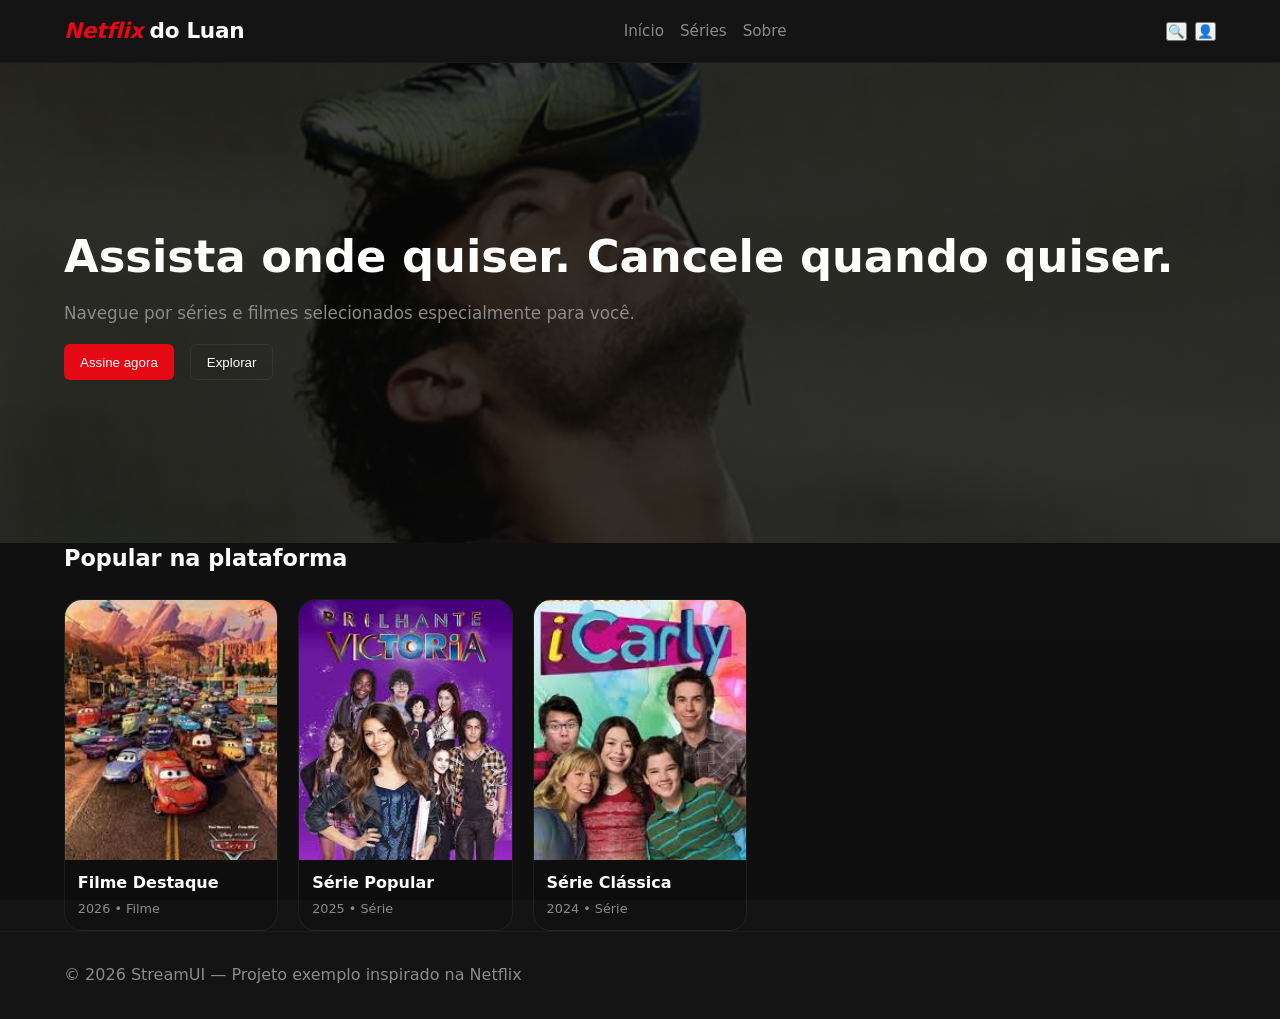
==== index.html @ 20e7a38b "alterando logo" ====
<!doctype html>
<!-- Página inicial do projeto inspirado na Netflix -->
<html lang="pt-BR">
<head>
  <meta charset="utf-8" />
  <meta name="viewport" content="width=device-width, initial-scale=1" />
  <title>Netflix do Luan — Streaming</title>
  <!-- Conecta o CSS principal -->
  <link rel="stylesheet" href="css/style.css">
</head>
<body>
  <!-- Header semântico com logo e navegação simples -->
  <header class="site-header">
    <div class="container header-inner">
      <a class="logo" href="#"><span class="logo-netflix">Netflix</span> do Luan</a>
      <nav class="main-nav" aria-label="Navegação principal">
        <ul>
          <li><a href="#">Início</a></li>
          <li><a href="#catalog">Séries</a></li>
          <li><a href="#about">Sobre</a></li>
        </ul>
      </nav>
      <div class="header-actions">
        <button class="search-btn" aria-label="Pesquisar">🔍</button>
        <button class="profile-btn" aria-label="Perfil">👤</button>
      </div>
    </div>
  </header>

  <main>
    <!-- Hero: destaque inicial com imagem de fundo -->
    <section class="hero" id="hero" style="background-image: url('assets/images/destaque.jpg');">
      <!-- Overlay escuro para melhor legibilidade do texto -->
      <div class="hero-overlay"></div>
      <div class="container hero-inner">
        <div class="hero-content">
          <h1 class="hero-title">Assista onde quiser. Cancele quando quiser.</h1>
          <p class="hero-sub">Navegue por séries e filmes selecionados especialmente para você.</p>
          <div class="hero-actions">
            <button class="btn btn-primary">Assine agora</button>
            <button class="btn btn-outline">Explorar</button>
          </div>
        </div>
      </div>
    </section>

    <!-- Seção de cards de filmes/séries -->
    <section class="catalog" id="catalog">
      <div class="container">
        <h2 class="section-title">Popular na plataforma</h2>
        <div class="cards-grid">
          <!-- Card de Filme -->
          <article class="card">
            <img class="card-image" src="assets/images/filme1.jpg" alt="Filme 1">
            <div class="card-body">
              <h3 class="card-title">Filme Destaque</h3>
              <p class="card-meta">2026 • Filme</p>
            </div>
          </article>

          <!-- Card de Série 1 -->
          <article class="card">
            <img class="card-image" src="assets/images/serie1.jpg" alt="Série 1">
            <div class="card-body">
              <h3 class="card-title">Série Popular</h3>
              <p class="card-meta">2025 • Série</p>
            </div>
          </article>

          <!-- Card de Série 2 -->
          <article class="card">
            <img class="card-image" src="assets/images/serie2.jpg" alt="Série 2">
            <div class="card-body">
              <h3 class="card-title">Série Clássica</h3>
              <p class="card-meta">2024 • Série</p>
            </div>
          </article>

          <!-- Mais cards... -->
        </div>
      </div>
    </section>
  </main>

  <!-- Footer simples -->
  <footer class="site-footer">
    <div class="container footer-inner">
      <p>© 2026 StreamUI — Projeto exemplo inspirado na Netflix</p>
    </div>
  </footer>

  <!-- Conecta o JavaScript principal (defer via atributo) -->
  <script src="js/script.js" defer></script>
</body>
</html>
---- css/style.css ----
/* Reset básico (inspirado em normalize/reset minimal) */
*,
*::before,
*::after {
  box-sizing: border-box;
  margin: 0;
  padding: 0;
}

html, body {
  height: 100%;
}

img { max-width: 100%; display: block; }

/* Variáveis de tema (escuro inspirado na Netflix) */
:root {
  --bg: #141414; /* fundo principal */
  --surface: #1f1f1f; /* superfícies escuras */
  --muted: #8a8a8a; /* texto secundário */
  --text: #ffffff; /* texto principal */
  --accent: #e50914; /* vermelho Netflix-ish */
  --gap: 1rem;
  --container-width: 1200px;
  --radius: 8px;
}

/* Tipografia base */
body {
  font-family: Inter, system-ui, -apple-system, "Segoe UI", Roboto, "Helvetica Neue", Arial;
  background: linear-gradient(180deg, var(--bg), #0f0f0f 80%);
  color: var(--text);
  -webkit-font-smoothing: antialiased;
  -moz-osx-font-smoothing: grayscale;
  line-height: 1.4;
}

.container {
  width: 90%;
  max-width: var(--container-width);
  margin: 0 auto;
}

/* Header */
.site-header {
  background: rgba(20,20,20,0.6);
  position: sticky;
  top: 0;
  z-index: 50;
  border-bottom: 1px solid rgba(255,255,255,0.03);
}
.header-inner {
  display: flex;
  align-items: center;
  justify-content: space-between;
  gap: var(--gap);
  padding: 1rem 0;
}
.logo {
  color: var(--text);
  font-weight: 700;
  text-decoration: none;
  font-size: 1.35rem;
  letter-spacing: -0.3px;
  transition: all 220ms ease;
  display: inline-flex;
  align-items: center;
  gap: 0.4rem;
}
.logo:hover {
  color: var(--accent);
  transform: scale(1.05);
}
.logo-netflix {
  color: var(--accent);
  font-weight: 900;
  font-style: italic;
}
.main-nav ul {
  display: flex;
  gap: 1rem;
  list-style: none;
}
.main-nav a {
  color: var(--muted);
  text-decoration: none;
  font-size: 0.95rem;
}
.main-nav a:hover { color: var(--text); }

.header-actions { display: flex; gap: 0.5rem; align-items: center; }
.btn { cursor: pointer; border: none; padding: 0.6rem 1rem; border-radius: 6px; }
.btn-primary { background: var(--accent); color: #fff; }
.btn-outline { background: transparent; color: var(--text); border: 1px solid rgba(255,255,255,0.06); }

/* Hero */
.hero {
  position: relative;
  padding: 5rem 0;
  background-size: cover;
  background-position: center;
  background-attachment: fixed;
  min-height: 480px;
  display: flex;
  align-items: center;
}
.hero-overlay {
  position: absolute;
  inset: 0;
  background: linear-gradient(135deg, rgba(0,0,0,0.75), rgba(20,20,20,0.85));
  z-index: 1;
}
.hero-inner {
  position: relative;
  z-index: 2;
  display: grid;
  grid-template-columns: 1fr;
  gap: 2rem;
  align-items: center;
}
.hero-title {
  font-size: clamp(1.8rem, 3.5vw, 3.2rem);
  margin-bottom: 0.8rem;
  font-weight: 900;
}
.hero-sub { color: var(--muted); margin-bottom: 1.2rem; font-size: 1.05rem; }
.hero-actions { display: flex; gap: 1rem; flex-wrap: wrap; }

/* Cards grid */
.section-title { font-size: 1.4rem; margin-bottom: 1.5rem; font-weight: 600; }
.cards-grid {
  display: grid;
  gap: 1.25rem;
  grid-template-columns: repeat(auto-fill, minmax(180px, 1fr));
}
.card {
  position: relative;
  background: linear-gradient(180deg, rgba(255,255,255,0.02), rgba(0,0,0,0.15));
  border-radius: 18px;
  overflow: hidden;
  transition: transform 220ms cubic-bezier(0.34, 1.56, 0.64, 1), box-shadow 220ms ease;
  border: 1px solid rgba(255,255,255,0.06);
  cursor: pointer;
}
.card:hover { 
  transform: translateY(-12px) scale(1.03);
  box-shadow: 0 16px 50px rgba(229,9,20,0.18), 0 0 1px rgba(255,255,255,0.1);
}
.card-image { width: 100%; height: 260px; object-fit: cover; display: block; }
.card-body { padding: 0.8rem; }
.card-title { font-size: 1rem; margin-bottom: 0.3rem; font-weight: 600; }
.card-meta { font-size: 0.8rem; color: var(--muted); }

/* Login */
.page-login {
  min-height: 100vh;
  background: radial-gradient(circle at 20% 20%, rgba(229,9,20,0.16), transparent 20%),
              radial-gradient(circle at 80% 15%, rgba(255,255,255,0.08), transparent 18%),
              linear-gradient(180deg, #050505 0%, #101010 65%, #111111 100%);
}
.login-header {
  padding: 1.25rem 0;
}
.login-header-inner {
  justify-content: space-between;
  align-items: center;
}
.login-note {
  color: var(--muted);
  font-size: 0.95rem;
}
.login-main {
  min-height: calc(100vh - 88px);
  display: grid;
  place-items: center;
  padding: 2rem 0;
}
.login-layout {
  width: min(520px, 100%);
}
.login-panel {
  position: relative;
  padding: 2.25rem 2rem;
  background: rgba(18,18,18,0.88);
  border: 1px solid rgba(255,255,255,0.08);
  border-radius: 28px;
  box-shadow: 0 26px 70px rgba(0,0,0,0.55);
  overflow: hidden;
}
.login-panel::before {
  content: "";
  position: absolute;
  inset: 0;
  background: radial-gradient(circle at top left, rgba(255,255,255,0.08), transparent 32%);
  pointer-events: none;
}
.glass-card {
  backdrop-filter: blur(18px);
  -webkit-backdrop-filter: blur(18px);
}
.login-content {
  position: relative;
  z-index: 1;
}
.login-content h1 {
  font-size: clamp(2rem, 3vw, 2.6rem);
  margin-bottom: 0.6rem;
}
.login-subtitle {
  color: var(--muted);
  margin-bottom: 1.75rem;
  max-width: 36rem;
}
.login-form {
  display: grid;
  gap: 1rem;
}
.form-group {
  display: grid;
  gap: 0.5rem;
  color: var(--text);
  font-size: 0.95rem;
}
.input-field {
  width: 100%;
  background: rgba(255,255,255,0.04);
  border: 1px solid rgba(255,255,255,0.1);
  border-radius: 14px;
  padding: 1rem 1rem;
  color: var(--text);
  outline: none;
  transition: border-color 180ms ease, transform 180ms ease, box-shadow 180ms ease;
}
.input-field:focus {
  border-color: rgba(229,9,20,0.8);
  box-shadow: 0 0 0 4px rgba(229,9,20,0.1);
  transform: translateY(-1px);
}
.btn-login {
  width: 100%;
  font-size: 1rem;
  padding: 1rem 1rem;
  transition: background 180ms ease, transform 180ms ease, box-shadow 180ms ease;
}
.btn-login:hover {
  background: #ff141c;
  transform: translateY(-1px);
  box-shadow: 0 14px 32px rgba(229,9,20,0.22);
}
.login-hint {
  margin-top: 1.25rem;
  color: var(--muted);
  font-size: 0.92rem;
}

/* Footer */
.site-footer { padding: 2rem 0; color: var(--muted); border-top: 1px solid rgba(255,255,255,0.03); }

/* Responsividade */
@media (max-width: 1000px) {
  .hero {
    background-attachment: scroll;
  }
  .card-image { height: 220px; }
}

@media (max-width: 768px) {
  .hero {
    padding: 3rem 0;
    min-height: 320px;
  }
  .hero-title {
    font-size: clamp(1.4rem, 3vw, 2.4rem);
  }
  .cards-grid {
    grid-template-columns: repeat(auto-fill, minmax(150px, 1fr));
    gap: 1rem;
  }
  .card-image { height: 200px; }
}

@media (max-width: 480px) {
  .header-inner { gap: 0.5rem; }
  .main-nav ul { display: none; }
  .hero-actions { flex-direction: column; }
  .btn { width: 100%; }
  .cards-grid {
    grid-template-columns: repeat(auto-fill, minmax(130px, 1fr));
  }
  .card-image { height: 180px; }
}

/* Comentários: CSS organizado por blocos (reset, variáveis, tipografia, componentes) */
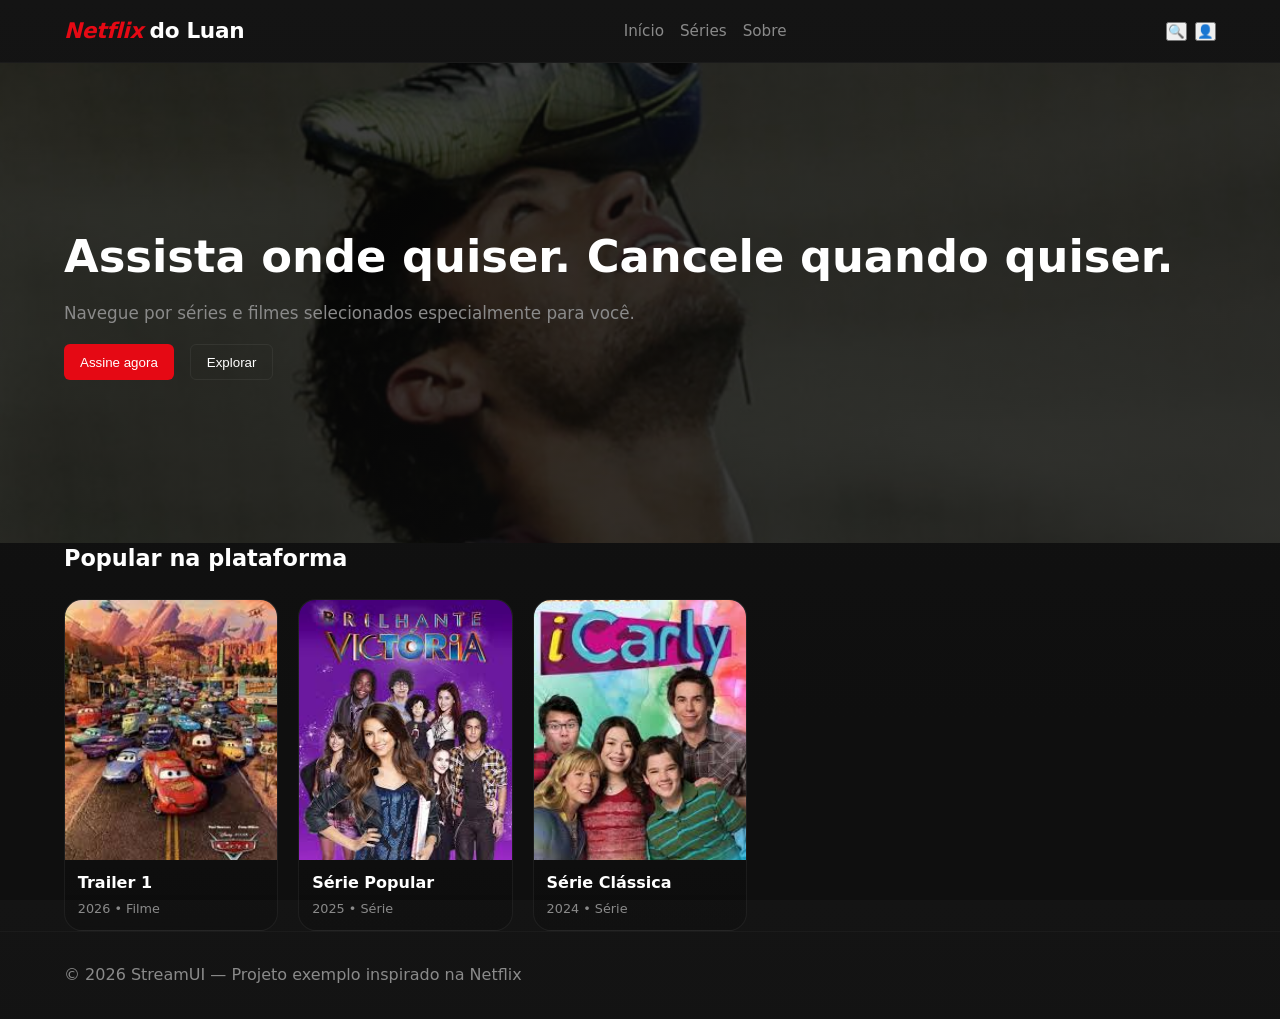
==== commit feed200f: "add certo" ====
--- a/index.html
+++ b/index.html
@@ -49,27 +49,34 @@
       <div class="container">
         <h2 class="section-title">Popular na plataforma</h2>
         <div class="cards-grid">
-          <!-- Card de Filme -->
-          <article class="card">
+          <!-- Card de Filme com suporte a trailer -->
+          <article class="card" data-trailer="">
+            <!-- INSTRUÇÃO: adicione o URL do trailer aqui -->
+            <!-- Exemplo: data-trailer="https://www.youtube.com/embed/video-id?autoplay=1&mute=1" -->
             <img class="card-image" src="assets/images/filme1.jpg" alt="Filme 1">
+            <video class="card-trailer" muted preload="none"><source src="assets/videos/trailer1.mp4" type="video/mp4"></video>
             <div class="card-body">
-              <h3 class="card-title">Filme Destaque</h3>
+              <h3 class="card-title">Trailer 1</h3>
               <p class="card-meta">2026 • Filme</p>
             </div>
           </article>
 
-          <!-- Card de Série 1 -->
-          <article class="card">
+          <!-- Card de Série 1 com suporte a trailer -->
+          <article class="card" data-trailer="">
+            <!-- INSTRUÇÃO: adicione o URL do trailer aqui -->
             <img class="card-image" src="assets/images/serie1.jpg" alt="Série 1">
+            <video class="card-trailer" muted preload="none"><source src="assets/videos/trailer2.mp4" type="video/mp4"></video>
             <div class="card-body">
               <h3 class="card-title">Série Popular</h3>
               <p class="card-meta">2025 • Série</p>
             </div>
           </article>
 
-          <!-- Card de Série 2 -->
-          <article class="card">
+          <!-- Card de Série 2 com suporte a trailer -->
+          <article class="card" data-trailer="">
+            <!-- INSTRUÇÃO: adicione o URL do trailer aqui -->
             <img class="card-image" src="assets/images/serie2.jpg" alt="Série 2">
+            <video class="card-trailer" muted preload="none"><source src="assets/videos/trailer3.mp4" type="video/mp4"></video>
             <div class="card-body">
               <h3 class="card-title">Série Clássica</h3>
               <p class="card-meta">2024 • Série</p>
--- a/css/style.css
+++ b/css/style.css
@@ -147,6 +147,21 @@
   box-shadow: 0 16px 50px rgba(229,9,20,0.18), 0 0 1px rgba(255,255,255,0.1);
 }
 .card-image { width: 100%; height: 260px; object-fit: cover; display: block; }
+.card-trailer {
+  position: absolute;
+  top: 0;
+  left: 0;
+  width: 100%;
+  height: 100%;
+  border-radius: 18px;
+  object-fit: cover;
+  opacity: 0;
+  transition: opacity 300ms ease;
+  pointer-events: none;
+}
+.card-trailer.visible {
+  opacity: 1;
+}
 .card-body { padding: 0.8rem; }
 .card-title { font-size: 1rem; margin-bottom: 0.3rem; font-weight: 600; }
 .card-meta { font-size: 0.8rem; color: var(--muted); }
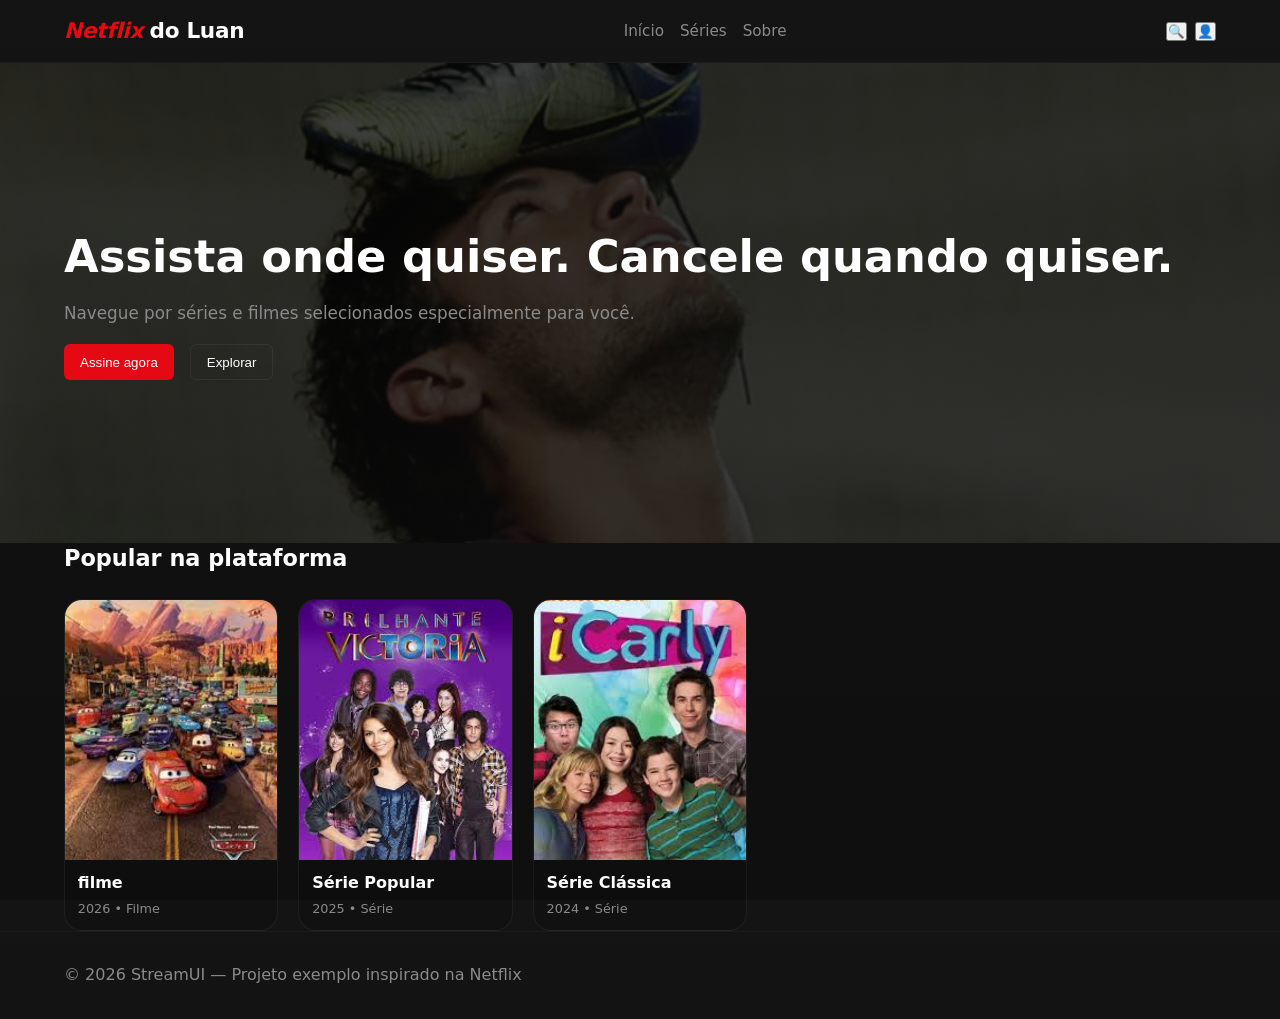
==== commit 86bc910e: "att" ====
--- a/index.html
+++ b/index.html
@@ -54,9 +54,9 @@
             <!-- INSTRUÇÃO: adicione o URL do trailer aqui -->
             <!-- Exemplo: data-trailer="https://www.youtube.com/embed/video-id?autoplay=1&mute=1" -->
             <img class="card-image" src="assets/images/filme1.jpg" alt="Filme 1">
-            <video class="card-trailer" muted preload="none"><source src="assets/videos/trailer1.mp4" type="video/mp4"></video>
+            <video class="card-trailer" muted preload="none"><source src="assets/videos/trailer2.mp4" type="video/mp4"></video>
             <div class="card-body">
-              <h3 class="card-title">Trailer 1</h3>
+              <h3 class="card-title">filme</h3>
               <p class="card-meta">2026 • Filme</p>
             </div>
           </article>
@@ -65,7 +65,7 @@
           <article class="card" data-trailer="">
             <!-- INSTRUÇÃO: adicione o URL do trailer aqui -->
             <img class="card-image" src="assets/images/serie1.jpg" alt="Série 1">
-            <video class="card-trailer" muted preload="none"><source src="assets/videos/trailer2.mp4" type="video/mp4"></video>
+            <video class="card-trailer" muted preload="none"><source src="assets/videos/trailer1.mp4" type="video/mp4"></video>
             <div class="card-body">
               <h3 class="card-title">Série Popular</h3>
               <p class="card-meta">2025 • Série</p>
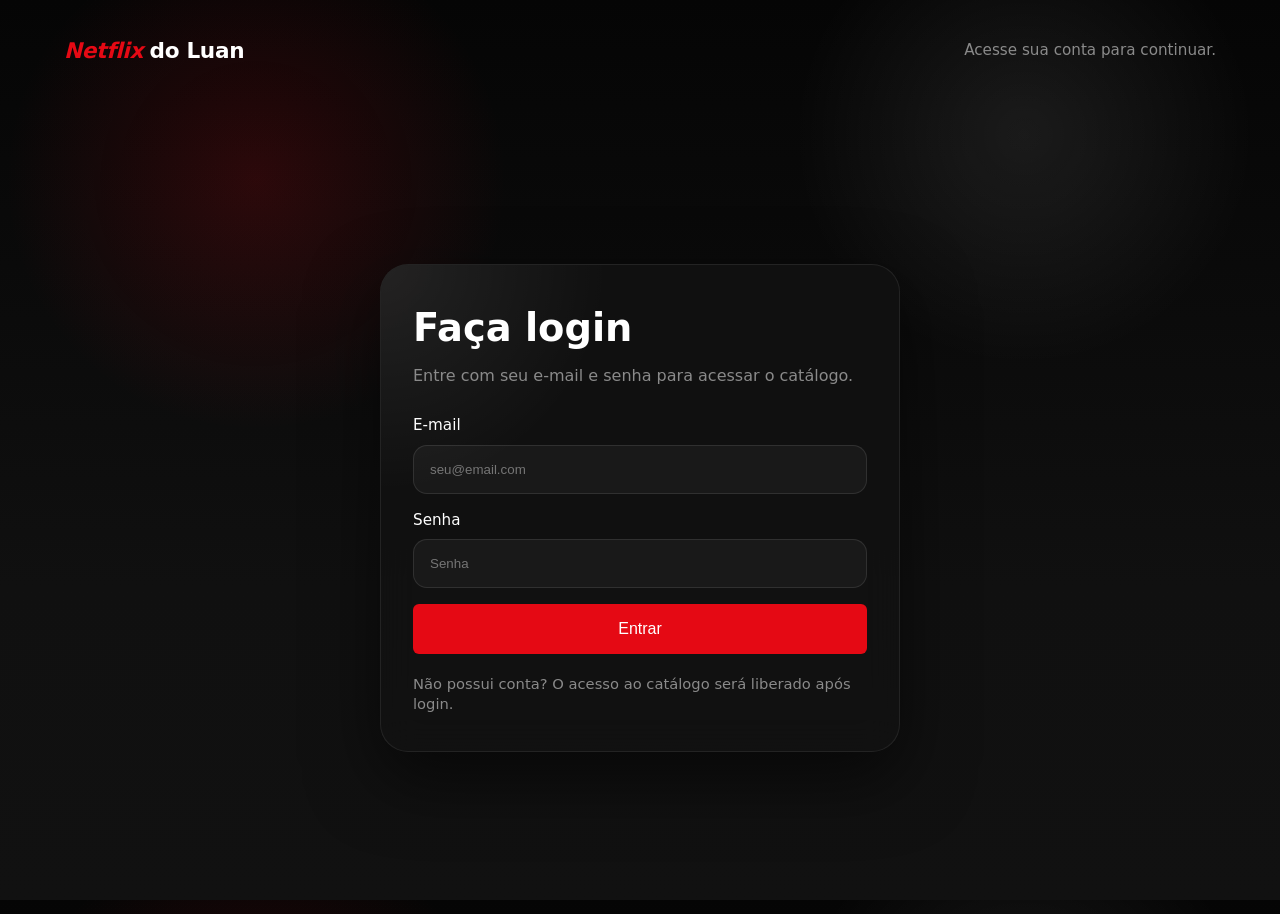
==== commit b28e196c: "renomeando pastas" ====
--- a/index.html
+++ b/index.html
@@ -1,102 +1,43 @@
 <!doctype html>
-<!-- Página inicial do projeto inspirado na Netflix -->
 <html lang="pt-BR">
 <head>
   <meta charset="utf-8" />
   <meta name="viewport" content="width=device-width, initial-scale=1" />
-  <title>Netflix do Luan — Streaming</title>
-  <!-- Conecta o CSS principal -->
+  <title>Login — Netflix do Luan</title>
   <link rel="stylesheet" href="css/style.css">
 </head>
-<body>
-  <!-- Header semântico com logo e navegação simples -->
-  <header class="site-header">
-    <div class="container header-inner">
-      <a class="logo" href="#"><span class="logo-netflix">Netflix</span> do Luan</a>
-      <nav class="main-nav" aria-label="Navegação principal">
-        <ul>
-          <li><a href="#">Início</a></li>
-          <li><a href="#catalog">Séries</a></li>
-          <li><a href="#about">Sobre</a></li>
-        </ul>
-      </nav>
-      <div class="header-actions">
-        <button class="search-btn" aria-label="Pesquisar">🔍</button>
-        <button class="profile-btn" aria-label="Perfil">👤</button>
-      </div>
+<body class="page-login">
+  <header class="login-header">
+    <div class="container header-inner login-header-inner">
+      <a class="logo" href="index.html"><span class="logo-netflix">Netflix</span> do Luan</a>
+      <p class="login-note">Acesse sua conta para continuar.</p>
     </div>
   </header>
 
-  <main>
-    <!-- Hero: destaque inicial com imagem de fundo -->
-    <section class="hero" id="hero" style="background-image: url('assets/images/destaque.jpg');">
-      <!-- Overlay escuro para melhor legibilidade do texto -->
-      <div class="hero-overlay"></div>
-      <div class="container hero-inner">
-        <div class="hero-content">
-          <h1 class="hero-title">Assista onde quiser. Cancele quando quiser.</h1>
-          <p class="hero-sub">Navegue por séries e filmes selecionados especialmente para você.</p>
-          <div class="hero-actions">
-            <button class="btn btn-primary">Assine agora</button>
-            <button class="btn btn-outline">Explorar</button>
-          </div>
+  <main class="login-main">
+    <div class="container login-layout">
+      <section class="login-panel glass-card">
+        <div class="login-content">
+          <h1>Faça login</h1>
+          <p class="login-subtitle">Entre com seu e-mail e senha para acessar o catálogo.</p>
+          <form class="login-form" action="home.html" method="get">
+            <label class="form-group">
+              <span>E-mail</span>
+              <input class="input-field" type="email" name="email" placeholder="seu@email.com" required>
+            </label>
+            <label class="form-group">
+              <span>Senha</span>
+              <input class="input-field" type="password" name="password" placeholder="Senha" required>
+            </label>
+            <button class="btn btn-primary btn-login" type="submit">Entrar</button>
+          </form>
+          <p class="login-hint">Não possui conta? O acesso ao catálogo será liberado após login.</p>
         </div>
-      </div>
-    </section>
-
-    <!-- Seção de cards de filmes/séries -->
-    <section class="catalog" id="catalog">
-      <div class="container">
-        <h2 class="section-title">Popular na plataforma</h2>
-        <div class="cards-grid">
-          <!-- Card de Filme com suporte a trailer -->
-          <article class="card" data-trailer="">
-            <!-- INSTRUÇÃO: adicione o URL do trailer aqui -->
-            <!-- Exemplo: data-trailer="https://www.youtube.com/embed/video-id?autoplay=1&mute=1" -->
-            <img class="card-image" src="assets/images/filme1.jpg" alt="Filme 1">
-            <video class="card-trailer" muted preload="none"><source src="assets/videos/trailer2.mp4" type="video/mp4"></video>
-            <div class="card-body">
-              <h3 class="card-title">filme</h3>
-              <p class="card-meta">2026 • Filme</p>
-            </div>
-          </article>
-
-          <!-- Card de Série 1 com suporte a trailer -->
-          <article class="card" data-trailer="">
-            <!-- INSTRUÇÃO: adicione o URL do trailer aqui -->
-            <img class="card-image" src="assets/images/serie1.jpg" alt="Série 1">
-            <video class="card-trailer" muted preload="none"><source src="assets/videos/trailer1.mp4" type="video/mp4"></video>
-            <div class="card-body">
-              <h3 class="card-title">Série Popular</h3>
-              <p class="card-meta">2025 • Série</p>
-            </div>
-          </article>
-
-          <!-- Card de Série 2 com suporte a trailer -->
-          <article class="card" data-trailer="">
-            <!-- INSTRUÇÃO: adicione o URL do trailer aqui -->
-            <img class="card-image" src="assets/images/serie2.jpg" alt="Série 2">
-            <video class="card-trailer" muted preload="none"><source src="assets/videos/trailer3.mp4" type="video/mp4"></video>
-            <div class="card-body">
-              <h3 class="card-title">Série Clássica</h3>
-              <p class="card-meta">2024 • Série</p>
-            </div>
-          </article>
-
-          <!-- Mais cards... -->
-        </div>
-      </div>
-    </section>
+      </section>
+    </div>
   </main>
 
-  <!-- Footer simples -->
-  <footer class="site-footer">
-    <div class="container footer-inner">
-      <p>© 2026 StreamUI — Projeto exemplo inspirado na Netflix</p>
-    </div>
-  </footer>
-
-  <!-- Conecta o JavaScript principal (defer via atributo) -->
-  <script src="js/script.js" defer></script>
+  <script src="js/login.js" defer></script>
 </body>
 </html>
+
